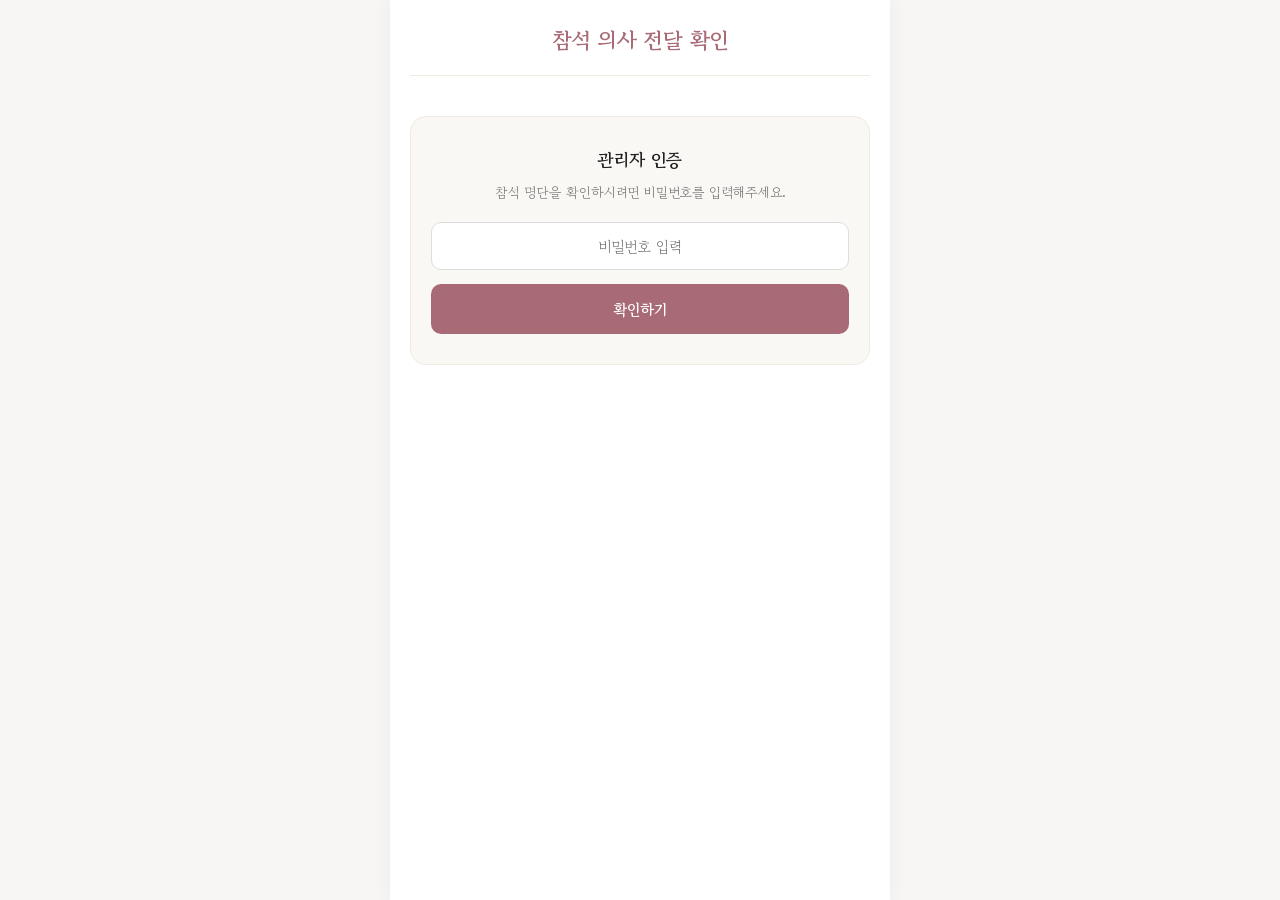
==== check.html @ 2085401d "Create check.html" ====
<!DOCTYPE html>
<html lang="ko">
<head>
    <meta charset="UTF-8">
    <meta name="viewport" content="width=device-width, initial-scale=1.0, maximum-scale=1.0, user-scalable=no, viewport-fit=cover">
    <title>참석 의사 전달 확인</title>
    <link rel="preconnect" href="https://fonts.googleapis.com">
    <link rel="preconnect" href="https://fonts.gstatic.com" crossorigin>
    <link href="https://fonts.googleapis.com/css2?family=Gowun+Batang:wght@400;700&display=swap" rel="stylesheet">
    <style>
        * {
            margin: 0;
            padding: 0;
            box-sizing: border-box;
            font-family: 'Gowun Batang', serif;
        }

        body {
            background-color: #f7f6f4;
            display: flex;
            justify-content: center;
            align-items: flex-start;
            min-height: 100vh;
            color: #333;
        }

        .container {
            width: 100%;
            max-width: 500px;
            min-height: 100vh;
            background-color: #ffffff;
            box-shadow: 0 0 20px rgba(0,0,0,0.05);
            padding: 24px 20px 40px;
            position: relative;
        }

        /* HEADER */
        .page-header {
            text-align: center;
            padding-bottom: 20px;
            border-bottom: 1px solid #f0eae1;
            margin-bottom: 20px;
        }

        .page-header h1 {
            font-size: 1.35rem;
            color: #a86b75;
            font-weight: 700;
        }

        /* AUTH BOX */
        .auth-card {
            background-color: #faf8f5;
            border: 1px solid #f0eae1;
            border-radius: 16px;
            padding: 30px 20px;
            text-align: center;
            margin-top: 40px;
        }

        .auth-card h2 {
            font-size: 1.1rem;
            margin-bottom: 10px;
            color: #222;
        }

        .auth-card p {
            font-size: 0.85rem;
            color: #777;
            margin-bottom: 20px;
        }

        .auth-card input[type="password"] {
            width: 100%;
            padding: 12px 14px;
            border: 1px solid #ddd;
            border-radius: 10px;
            font-size: 0.95rem;
            outline: none;
            margin-bottom: 14px;
            text-align: center;
        }

        .auth-card button {
            width: 100%;
            padding: 14px;
            background-color: #a86b75;
            color: #ffffff;
            border: none;
            border-radius: 10px;
            font-size: 0.95rem;
            font-weight: 700;
            cursor: pointer;
            transition: background-color 0.2s ease;
        }

        .auth-card button:active {
            background-color: #8c5a63;
        }

        /* DASHBOARD CONTENT */
        #dashboard-content {
            display: none;
        }

        /* STATS SUMMARY */
        .stats-grid {
            display: grid;
            grid-template-columns: repeat(2, 1fr);
            gap: 10px;
            margin-bottom: 20px;
        }

        .stat-box {
            background-color: #faf8f6;
            border: 1px solid #f0eae1;
            border-radius: 12px;
            padding: 14px;
            text-align: center;
        }

        .stat-box.full {
            grid-column: span 2;
            background-color: #fff8f9;
            border-color: #f7d2d8;
        }

        .stat-label {
            font-size: 0.78rem;
            color: #777;
            margin-bottom: 4px;
            display: block;
        }

        .stat-value {
            font-size: 1.25rem;
            font-weight: 700;
            color: #222;
        }

        .stat-box.full .stat-value {
            color: #a86b75;
            font-size: 1.45rem;
        }

        /* FILTER TABS */
        .filter-wrap {
            display: flex;
            gap: 6px;
            overflow-x: auto;
            padding-bottom: 10px;
            margin-bottom: 16px;
            scrollbar-width: none;
        }

        .filter-wrap::-webkit-scrollbar { display: none; }

        .btn-filter {
            padding: 8px 14px;
            border-radius: 20px;
            border: 1px solid #e0e0e0;
            background-color: #ffffff;
            font-size: 0.82rem;
            color: #666;
            cursor: pointer;
            white-space: nowrap;
            transition: all 0.2s ease;
        }

        .btn-filter.active {
            background-color: #222222;
            color: #ffffff;
            border-color: #222222;
            font-weight: 700;
        }

        /* RSVP LIST */
        .rsvp-list {
            display: flex;
            flex-direction: column;
            gap: 12px;
        }

        .rsvp-item-card {
            background-color: #ffffff;
            border: 1px solid #eee8e0;
            border-radius: 14px;
            padding: 16px;
            box-shadow: 0 2px 8px rgba(0,0,0,0.02);
            position: relative;
        }

        .rsvp-item-header {
            display: flex;
            justify-content: space-between;
            align-items: center;
            margin-bottom: 8px;
        }

        .rsvp-name {
            font-size: 1.05rem;
            font-weight: 700;
            color: #222;
        }

        .tags-wrap {
            display: flex;
            gap: 6px;
        }

        .tag {
            font-size: 0.72rem;
            padding: 3px 8px;
            border-radius: 6px;
            font-weight: 700;
        }

        .tag.side-groom {
            background-color: #eaf3fb;
            color: #2b6cb0;
        }

        .tag.side-bride {
            background-color: #fcebf0;
            color: #c53030;
        }

        .tag.status-yes {
            background-color: #e6fffa;
            color: #234e52;
        }

        .tag.status-no {
            background-color: #fff5f5;
            color: #9b2c2c;
        }

        .rsvp-details {
            font-size: 0.88rem;
            color: #555;
            line-height: 1.6;
            display: flex;
            flex-direction: column;
            gap: 2px;
        }

        .rsvp-tel a {
            color: #3182ce;
            text-decoration: none;
            font-weight: 700;
        }

        .rsvp-date {
            font-size: 0.75rem;
            color: #aaa;
            margin-top: 6px;
            text-align: right;
        }

        .empty-msg {
            text-align: center;
            color: #888;
            padding: 40px 0;
            font-size: 0.9rem;
        }

        .btn-refresh {
            width: 100%;
            padding: 12px;
            background-color: #ffffff;
            border: 1px solid #ddd;
            border-radius: 10px;
            font-size: 0.88rem;
            color: #555;
            font-weight: 700;
            cursor: pointer;
            margin-bottom: 16px;
        }

        .btn-refresh:active {
            background-color: #f5f5f5;
        }
    </style>
</head>
<body>
    <div class="container">
        <header class="page-header">
            <h1>참석 의사 전달 확인</h1>
        </header>

        <!-- 비밀번호 인증 폼 -->
        <div id="auth-section" class="auth-card">
            <h2>관리자 인증</h2>
            <p>참석 명단을 확인하시려면 비밀번호를 입력해주세요.</p>

            <form onsubmit="handleAuthSubmit(event)">
                <input type="password" id="check-pass-input" placeholder="비밀번호 입력" required autocomplete="current-password">
                <button type="submit" id="check-auth-btn">확인하기</button>
            </form>
        </div>

        <!-- 참석 현황 대시보드 (인증 성공 시 노출) -->
        <div id="dashboard-content">
            <!-- 요약 통계 -->
            <div class="stats-grid">
                <div class="stat-box full">
                    <span class="stat-label">총 참석 예정 인원 (본인 + 동행인)</span>
                    <span class="stat-value" id="stat-total-guests">0 명</span>
                </div>
                <div class="stat-box">
                    <span class="stat-label">참석 가능</span>
                    <span class="stat-value" id="stat-status-yes">0 건</span>
                </div>
                <div class="stat-box">
                    <span class="stat-label">참석 불가</span>
                    <span class="stat-value" id="stat-status-no">0 건</span>
                </div>
                <div class="stat-box">
                    <span class="stat-label">신랑측 (가능/불가)</span>
                    <span class="stat-value" id="stat-groom-count">0 / 0</span>
                </div>
                <div class="stat-box">
                    <span class="stat-label">신부측 (가능/불가)</span>
                    <span class="stat-value" id="stat-bride-count">0 / 0</span>
                </div>
            </div>

            <button type="button" class="btn-refresh" onclick="fetchRsvpData()">🔄 새로고침</button>

            <!-- 필터 탭 -->
            <div class="filter-wrap">
                <button type="button" class="btn-filter active" onclick="setFilter('all', this)">전체보기</button>
                <button type="button" class="btn-filter" onclick="setFilter('groom', this)">신랑측</button>
                <button type="button" class="btn-filter" onclick="setFilter('bride', this)">신부측</button>
                <button type="button" class="btn-filter" onclick="setFilter('yes', this)">참석가능</button>
                <button type="button" class="btn-filter" onclick="setFilter('no', this)">참석불가</button>
            </div>

            <!-- RSVP 리스트 목록 -->
            <div class="rsvp-list" id="rsvp-list-container">
                <!-- JS 동적 생성 -->
            </div>
        </div>
    </div>

    <script>
        const APPS_SCRIPT_URL = "https://script.google.com/macros/s/AKfycbzDQCQbrwOX9F_Kx2uf_fg4tBTyslIdWFd_CDIHSS98O79V42Mia94KYT9hpWzTY0K7Fw/exec";
        
        let verifiedPassword = "";
        let rawRsvpList = [];
        let currentFilter = "all";

        async function handleAuthSubmit(event) {
            event.preventDefault();
            const passInput = document.getElementById('check-pass-input').value;
            const authBtn = document.getElementById('check-auth-btn');

            if (!passInput) return;

            authBtn.disabled = true;
            authBtn.innerText = "확인 중...";

            try {
                verifiedPassword = passInput;
                await fetchRsvpData();
                
                document.getElementById('auth-section').style.display = 'none';
                document.getElementById('dashboard-content').style.display = 'block';
            } catch (err) {
                alert("비밀번호가 일치하지 않거나 오류가 발생했습니다.");
                console.error(err);
            } finally {
                authBtn.disabled = false;
                authBtn.innerText = "확인하기";
            }
        }

        async function fetchRsvpData() {
            const res = await fetch(APPS_SCRIPT_URL, {
                method: 'POST',
                headers: { 'Content-Type': 'text/plain;charset=utf-8' },
                body: JSON.stringify({
                    action: "getRsvp",
                    password: verifiedPassword
                })
            });

            const result = await res.json();

            if (result.result === 'success') {
                rawRsvpList = result.data || [];
                updateStats();
                renderList();
            } else {
                throw new Error(result.message || "조회 실패");
            }
        }

        function updateStats() {
            let totalGuests = 0;
            let yesCount = 0;
            let noCount = 0;
            let groomYes = 0;
            let groomNo = 0;
            let brideYes = 0;
            let brideNo = 0;

            rawRsvpList.forEach(item => {
                const isYes = item.status === '참석가능';
                const isGroom = item.side === '신랑측';
                const count = parseInt(item.extraCount, 10) || 1;

                if (isYes) {
                    yesCount++;
                    totalGuests += count;
                    if (isGroom) groomYes++;
                    else brideYes++;
                } else {
                    noCount++;
                    if (isGroom) groomNo++;
                    else brideNo++;
                }
            });

            document.getElementById('stat-total-guests').innerText = `${totalGuests} 명`;
            document.getElementById('stat-status-yes').innerText = `${yesCount} 건`;
            document.getElementById('stat-status-no').innerText = `${noCount} 건`;
            document.getElementById('stat-groom-count').innerText = `${groomYes} / ${groomNo}`;
            document.getElementById('stat-bride-count').innerText = `${brideYes} / ${brideNo}`;
        }

        function setFilter(filterType, btnEl) {
            currentFilter = filterType;
            document.querySelectorAll('.btn-filter').forEach(btn => btn.classList.remove('active'));
            if (btnEl) btnEl.classList.add('active');
            renderList();
        }

        function renderList() {
            const container = document.getElementById('rsvp-list-container');
            container.innerHTML = '';

            let filtered = rawRsvpList.filter(item => {
                if (currentFilter === 'groom') return item.side === '신랑측';
                if (currentFilter === 'bride') return item.side === '신부측';
                if (currentFilter === 'yes') return item.status === '참석가능';
                if (currentFilter === 'no') return item.status === '참석불가';
                return true;
            });

            if (filtered.length === 0) {
                container.innerHTML = '<div class="empty-msg">해당 조건의 참석 정보가 없습니다.</div>';
                return;
            }

            const fragment = document.createDocumentFragment();

            filtered.forEach(item => {
                const isGroom = item.side === '신랑측';
                const isYes = item.status === '참석가능';

                const card = document.createElement('div');
                card.className = 'rsvp-item-card';
                card.innerHTML = `
                    <div class="rsvp-item-header">
                        <span class="rsvp-name">${escapeHtml(item.name || '익명')}</span>
                        <div class="tags-wrap">
                            <span class="tag ${isGroom ? 'side-groom' : 'side-bride'}">${escapeHtml(item.side || '')}</span>
                            <span class="tag ${isYes ? 'status-yes' : 'status-no'}">${escapeHtml(item.status || '')}</span>
                        </div>
                    </div>
                    <div class="rsvp-details">
                        <div class="rsvp-tel">연락처: <a href="tel:${escapeHtml(item.tel)}">${escapeHtml(item.tel || '-')}</a></div>
                        <div>참석 인원: <strong>${escapeHtml(String(item.extraCount || 1))}명</strong></div>
                    </div>
                    <div class="rsvp-date">${escapeHtml(item.date || '')}</div>
                `;
                fragment.appendChild(card);
            });

            container.appendChild(fragment);
        }

        function escapeHtml(str) {
            if (!str) return '';
            return String(str)
                .replace(/&/g, '&amp;')
                .replace(/</g, '&lt;')
                .replace(/>/g, '&gt;')
                .replace(/"/g, '&quot;')
                .replace(/'/g, '&#039;');
        }
    </script>
</body>
</html>
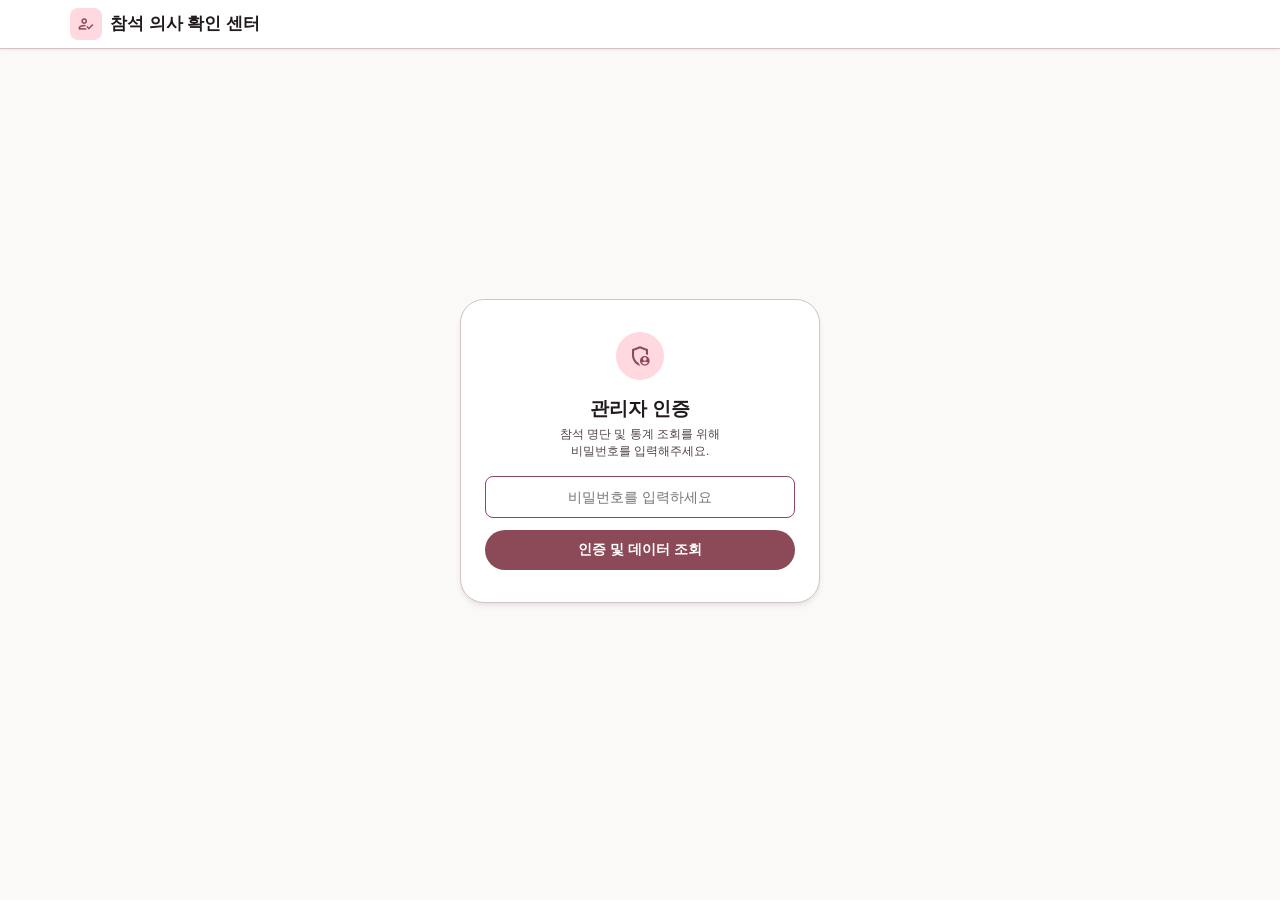
==== commit 598894ba: "Update check.html" ====
--- a/check.html
+++ b/check.html
@@ -1,495 +1,1159 @@
 <!DOCTYPE html>
 <html lang="ko">
 <head>
-    <meta charset="UTF-8">
-    <meta name="viewport" content="width=device-width, initial-scale=1.0, maximum-scale=1.0, user-scalable=no, viewport-fit=cover">
-    <title>참석 의사 전달 확인</title>
-    <link rel="preconnect" href="https://fonts.googleapis.com">
-    <link rel="preconnect" href="https://fonts.gstatic.com" crossorigin>
-    <link href="https://fonts.googleapis.com/css2?family=Gowun+Batang:wght@400;700&display=swap" rel="stylesheet">
-    <style>
-        * {
-            margin: 0;
-            padding: 0;
-            box-sizing: border-box;
-            font-family: 'Gowun Batang', serif;
-        }
-
-        body {
-            background-color: #f7f6f4;
-            display: flex;
-            justify-content: center;
-            align-items: flex-start;
-            min-height: 100vh;
-            color: #333;
-        }
-
-        .container {
-            width: 100%;
-            max-width: 500px;
-            min-height: 100vh;
-            background-color: #ffffff;
-            box-shadow: 0 0 20px rgba(0,0,0,0.05);
-            padding: 24px 20px 40px;
-            position: relative;
-        }
-
-        /* HEADER */
-        .page-header {
-            text-align: center;
-            padding-bottom: 20px;
-            border-bottom: 1px solid #f0eae1;
-            margin-bottom: 20px;
-        }
-
-        .page-header h1 {
-            font-size: 1.35rem;
-            color: #a86b75;
-            font-weight: 700;
-        }
-
-        /* AUTH BOX */
-        .auth-card {
-            background-color: #faf8f5;
-            border: 1px solid #f0eae1;
-            border-radius: 16px;
-            padding: 30px 20px;
-            text-align: center;
-            margin-top: 40px;
-        }
-
-        .auth-card h2 {
-            font-size: 1.1rem;
-            margin-bottom: 10px;
-            color: #222;
-        }
-
-        .auth-card p {
-            font-size: 0.85rem;
-            color: #777;
-            margin-bottom: 20px;
-        }
-
-        .auth-card input[type="password"] {
-            width: 100%;
-            padding: 12px 14px;
-            border: 1px solid #ddd;
-            border-radius: 10px;
-            font-size: 0.95rem;
-            outline: none;
-            margin-bottom: 14px;
-            text-align: center;
-        }
-
-        .auth-card button {
-            width: 100%;
-            padding: 14px;
-            background-color: #a86b75;
-            color: #ffffff;
-            border: none;
-            border-radius: 10px;
-            font-size: 0.95rem;
-            font-weight: 700;
-            cursor: pointer;
-            transition: background-color 0.2s ease;
-        }
-
-        .auth-card button:active {
-            background-color: #8c5a63;
-        }
-
-        /* DASHBOARD CONTENT */
-        #dashboard-content {
-            display: none;
-        }
-
-        /* STATS SUMMARY */
-        .stats-grid {
-            display: grid;
-            grid-template-columns: repeat(2, 1fr);
-            gap: 10px;
-            margin-bottom: 20px;
-        }
-
-        .stat-box {
-            background-color: #faf8f6;
-            border: 1px solid #f0eae1;
-            border-radius: 12px;
-            padding: 14px;
-            text-align: center;
-        }
-
-        .stat-box.full {
-            grid-column: span 2;
-            background-color: #fff8f9;
-            border-color: #f7d2d8;
-        }
-
-        .stat-label {
-            font-size: 0.78rem;
-            color: #777;
-            margin-bottom: 4px;
-            display: block;
-        }
-
-        .stat-value {
-            font-size: 1.25rem;
-            font-weight: 700;
-            color: #222;
-        }
-
-        .stat-box.full .stat-value {
-            color: #a86b75;
-            font-size: 1.45rem;
-        }
-
-        /* FILTER TABS */
-        .filter-wrap {
-            display: flex;
-            gap: 6px;
-            overflow-x: auto;
-            padding-bottom: 10px;
-            margin-bottom: 16px;
-            scrollbar-width: none;
-        }
-
-        .filter-wrap::-webkit-scrollbar { display: none; }
-
-        .btn-filter {
-            padding: 8px 14px;
-            border-radius: 20px;
-            border: 1px solid #e0e0e0;
-            background-color: #ffffff;
-            font-size: 0.82rem;
-            color: #666;
-            cursor: pointer;
-            white-space: nowrap;
-            transition: all 0.2s ease;
-        }
-
-        .btn-filter.active {
-            background-color: #222222;
-            color: #ffffff;
-            border-color: #222222;
-            font-weight: 700;
-        }
-
-        /* RSVP LIST */
-        .rsvp-list {
-            display: flex;
-            flex-direction: column;
-            gap: 12px;
-        }
-
-        .rsvp-item-card {
-            background-color: #ffffff;
-            border: 1px solid #eee8e0;
-            border-radius: 14px;
-            padding: 16px;
-            box-shadow: 0 2px 8px rgba(0,0,0,0.02);
-            position: relative;
-        }
-
-        .rsvp-item-header {
-            display: flex;
-            justify-content: space-between;
-            align-items: center;
-            margin-bottom: 8px;
-        }
-
-        .rsvp-name {
-            font-size: 1.05rem;
-            font-weight: 700;
-            color: #222;
-        }
-
-        .tags-wrap {
-            display: flex;
-            gap: 6px;
-        }
-
-        .tag {
-            font-size: 0.72rem;
-            padding: 3px 8px;
-            border-radius: 6px;
-            font-weight: 700;
-        }
-
-        .tag.side-groom {
-            background-color: #eaf3fb;
-            color: #2b6cb0;
-        }
-
-        .tag.side-bride {
-            background-color: #fcebf0;
-            color: #c53030;
-        }
-
-        .tag.status-yes {
-            background-color: #e6fffa;
-            color: #234e52;
-        }
-
-        .tag.status-no {
-            background-color: #fff5f5;
-            color: #9b2c2c;
-        }
-
-        .rsvp-details {
-            font-size: 0.88rem;
-            color: #555;
-            line-height: 1.6;
-            display: flex;
-            flex-direction: column;
-            gap: 2px;
-        }
-
-        .rsvp-tel a {
-            color: #3182ce;
-            text-decoration: none;
-            font-weight: 700;
-        }
-
-        .rsvp-date {
-            font-size: 0.75rem;
-            color: #aaa;
-            margin-top: 6px;
-            text-align: right;
-        }
-
-        .empty-msg {
-            text-align: center;
-            color: #888;
-            padding: 40px 0;
-            font-size: 0.9rem;
-        }
-
-        .btn-refresh {
-            width: 100%;
-            padding: 12px;
-            background-color: #ffffff;
-            border: 1px solid #ddd;
-            border-radius: 10px;
-            font-size: 0.88rem;
-            color: #555;
-            font-weight: 700;
-            cursor: pointer;
-            margin-bottom: 16px;
-        }
-
-        .btn-refresh:active {
-            background-color: #f5f5f5;
-        }
-    </style>
+  <meta charset="UTF-8">
+  <meta name="viewport" content="width=device-width, initial-scale=1.0, maximum-scale=1.0, user-scalable=no, viewport-fit=cover">
+  <title>참석 의사 확인 센터 - RSVP</title>
+  <link rel="icon" type="image/png" href="Image.png">
+  <link rel="preconnect" href="https://fonts.googleapis.com">
+  <link rel="preconnect" href="https://fonts.gstatic.com" crossorigin>
+  <link href="https://fonts.googleapis.com/css2?family=Pretendard:wght@400;500;600;700;800;900&family=Material+Symbols+Outlined:opsz,wght,FILL,GRAD@20..48,100..700,0..1,-50..200&display=swap" rel="stylesheet">
+
+  <style>
+    /* ==========================================
+       1. Material Design 3 토큰 정의 (웨딩 RSVP 테마)
+       ========================================== */
+    :root {
+      --md-sys-color-primary: #8c4a58;
+      --md-sys-color-on-primary: #ffffff;
+      --md-sys-color-primary-container: #ffd9df;
+      --md-sys-color-on-primary-container: #3a0717;
+
+      --md-sys-color-secondary: #74565c;
+      --md-sys-color-secondary-container: #ffd9df;
+      --md-sys-color-on-secondary-container: #2b151b;
+
+      --md-sys-color-surface: #ffffff;
+      --md-sys-color-surface-dim: #fbf8f8;
+      --md-sys-color-surface-container: #ffffff;
+      --md-sys-color-surface-container-high: #f6f1f2;
+      --md-sys-color-surface-container-highest: #ece4e6;
+
+      --md-sys-color-on-surface: #201a1b;
+      --md-sys-color-on-surface-variant: #524346;
+      --md-sys-color-outline: #847376;
+      --md-sys-color-outline-variant: #d6c2c5;
+
+      --md-sys-color-error: #ba1a1a;
+      --md-sys-color-error-container: #ffdad6;
+      --md-sys-color-on-error-container: #410002;
+
+      --md-shape-corner-xs: 4px;
+      --md-shape-corner-s: 8px;
+      --md-shape-corner-m: 12px;
+      --md-shape-corner-l: 16px;
+      --md-shape-corner-xl: 24px;
+      --md-shape-corner-full: 9999px;
+
+      --md-elevation-1: 0 1px 3px 0 rgba(32, 26, 27, 0.06), 0 1px 2px -1px rgba(32, 26, 27, 0.06);
+      --md-elevation-2: 0 4px 6px -1px rgba(32, 26, 27, 0.08), 0 2px 4px -2px rgba(32, 26, 27, 0.06);
+    }
+
+    * {
+      box-sizing: border-box;
+      margin: 0;
+      padding: 0;
+      font-family: 'Pretendard', -apple-system, BlinkMacSystemFont, Roboto, sans-serif;
+      -webkit-font-smoothing: antialiased;
+      -webkit-tap-highlight-color: transparent;
+    }
+
+    body {
+      background-color: var(--md-sys-color-surface-dim);
+      color: var(--md-sys-color-on-surface);
+      min-height: 100vh;
+      display: flex;
+      flex-direction: column;
+      align-items: center;
+      padding: 0 0 40px;
+    }
+
+    .material-symbols-outlined {
+      font-size: 18px;
+      vertical-align: middle;
+      font-variation-settings: 'FILL' 0, 'wght' 500, 'GRAD' 0, 'opsz' 20;
+    }
+
+    .container {
+      width: 100%;
+      max-width: 1140px;
+      padding: 0 16px;
+      display: flex;
+      flex-direction: column;
+      gap: 12px;
+    }
+
+    /* ==========================================
+       2. 마퀴 (Marquee) 텍스트 롤링
+       ========================================== */
+    .marquee-box {
+      width: 100%;
+      max-width: 100%;
+      overflow: hidden;
+      white-space: nowrap;
+      display: block;
+      position: relative;
+    }
+
+    .marquee-text {
+      display: inline-block;
+      white-space: nowrap;
+      max-width: 100%;
+      overflow: hidden;
+      text-overflow: ellipsis;
+      vertical-align: middle;
+    }
+
+    .marquee-text.is-marquee {
+      max-width: none;
+      overflow: visible;
+      text-overflow: clip;
+      animation: autoMarqueeScroll 4.5s ease-in-out infinite alternate;
+      will-change: transform;
+    }
+
+    @keyframes autoMarqueeScroll {
+      0%, 20% {
+        transform: translateX(0);
+      }
+      80%, 100% {
+        transform: translateX(var(--marquee-dist, -24px));
+      }
+    }
+
+    /* ==========================================
+       3. 상단 탑 앱 바
+       ========================================== */
+    .top-app-bar {
+      width: 100%;
+      background-color: var(--md-sys-color-surface);
+      border-bottom: 1.5px solid var(--md-sys-color-outline-variant);
+      box-shadow: var(--md-elevation-1);
+      position: sticky;
+      top: 0;
+      z-index: 100;
+      display: flex;
+      justify-content: center;
+      padding: 8px 16px;
+      margin-bottom: 12px;
+    }
+
+    .top-app-bar-inner {
+      width: 100%;
+      max-width: 1140px;
+      display: flex;
+      align-items: center;
+      justify-content: space-between;
+      gap: 8px;
+      min-width: 0;
+    }
+
+    .brand-section {
+      display: flex;
+      align-items: center;
+      gap: 8px;
+      min-width: 0;
+      flex: 1 1 auto;
+      overflow: hidden;
+    }
+
+    .brand-logo-badge {
+      width: 32px;
+      height: 32px;
+      border-radius: var(--md-shape-corner-s);
+      background-color: var(--md-sys-color-primary-container);
+      color: var(--md-sys-color-primary);
+      display: flex;
+      align-items: center;
+      justify-content: center;
+      flex-shrink: 0;
+    }
+
+    .brand-text.marquee-box {
+      flex: 1;
+      min-width: 0;
+    }
+
+    .brand-text h1.marquee-text {
+      font-size: 1.05rem;
+      font-weight: 900;
+      color: var(--md-sys-color-on-surface);
+      line-height: 1.2;
+    }
+
+    .top-actions {
+      display: flex;
+      align-items: center;
+      gap: 6px;
+      flex-shrink: 0;
+    }
+
+    .md-btn {
+      display: inline-flex;
+      align-items: center;
+      justify-content: center;
+      gap: 4px;
+      padding: 6px 12px;
+      border-radius: var(--md-shape-corner-full);
+      font-size: 0.75rem;
+      font-weight: 700;
+      border: 1px solid transparent;
+      cursor: pointer;
+      transition: all 0.2s cubic-bezier(0.2, 0, 0, 1);
+      white-space: nowrap;
+      user-select: none;
+    }
+
+    .md-btn-tonal {
+      background-color: var(--md-sys-color-surface-container-highest);
+      color: var(--md-sys-color-on-surface-variant);
+      border-color: var(--md-sys-color-outline-variant);
+    }
+    .md-btn-tonal:hover {
+      background-color: #dfd5d7;
+    }
+
+    .md-btn-error {
+      background-color: var(--md-sys-color-error-container);
+      color: var(--md-sys-color-error);
+      border-color: rgba(186, 26, 26, 0.2);
+    }
+    .md-btn-error:hover {
+      background-color: #ffc9c2;
+    }
+
+    .md-btn-filled {
+      background-color: var(--md-sys-color-primary);
+      color: var(--md-sys-color-on-primary);
+    }
+    .md-btn-filled:hover {
+      background-color: #723b47;
+    }
+
+    .sync-status-pill {
+      display: inline-flex;
+      align-items: center;
+      gap: 4px;
+      padding: 3px 8px;
+      border-radius: var(--md-shape-corner-full);
+      background-color: var(--md-sys-color-primary-container);
+      color: var(--md-sys-color-primary);
+      font-size: 0.6875rem;
+      font-weight: 800;
+      opacity: 0;
+      transition: opacity 0.25s ease;
+    }
+    .sync-status-pill.active {
+      opacity: 1;
+    }
+    .spin-icon {
+      animation: spin 1s linear infinite;
+    }
+    @keyframes spin {
+      100% { transform: rotate(360deg); }
+    }
+
+    /* ==========================================
+       4. 로그인 인증 카드
+       ========================================== */
+    .auth-container {
+      width: 100%;
+      min-height: calc(100vh - 120px);
+      display: flex;
+      align-items: center;
+      justify-content: center;
+    }
+
+    .auth-card {
+      width: 100%;
+      max-width: 360px;
+      background-color: var(--md-sys-color-surface-container);
+      border-radius: var(--md-shape-corner-xl);
+      border: 1.5px solid var(--md-sys-color-outline-variant);
+      box-shadow: var(--md-elevation-2);
+      padding: 32px 24px;
+      text-align: center;
+      display: flex;
+      flex-direction: column;
+      gap: 16px;
+    }
+
+    .auth-icon-circle {
+      width: 48px;
+      height: 48px;
+      border-radius: var(--md-shape-corner-full);
+      background-color: var(--md-sys-color-primary-container);
+      color: var(--md-sys-color-primary);
+      display: flex;
+      align-items: center;
+      justify-content: center;
+      margin: 0 auto;
+    }
+    .auth-icon-circle .material-symbols-outlined { font-size: 24px; }
+
+    .auth-header h2 {
+      font-size: 1.2rem;
+      font-weight: 900;
+      color: var(--md-sys-color-on-surface);
+    }
+    .auth-header p {
+      font-size: 0.75rem;
+      color: var(--md-sys-color-on-surface-variant);
+      margin-top: 4px;
+      line-height: 1.4;
+    }
+
+    .auth-input-group {
+      display: flex;
+      flex-direction: column;
+      gap: 12px;
+      text-align: left;
+    }
+
+    .m3-text-field {
+      width: 100%;
+      padding: 12px 14px;
+      background-color: var(--md-sys-color-surface-container-high);
+      border: 1.5px solid var(--md-sys-color-outline-variant);
+      border-radius: var(--md-shape-corner-s);
+      font-size: 0.875rem;
+      color: var(--md-sys-color-on-surface);
+      outline: none;
+      transition: border-color 0.2s ease;
+      text-align: center;
+    }
+    .m3-text-field:focus {
+      border-color: var(--md-sys-color-primary);
+      background-color: var(--md-sys-color-surface);
+    }
+
+    /* ==========================================
+       5. KPI 요약 카드 그리드
+       ========================================== */
+    .kpi-grid {
+      display: grid;
+      grid-template-columns: repeat(4, 1fr);
+      gap: 10px;
+      width: 100%;
+    }
+
+    .kpi-card {
+      background-color: var(--md-sys-color-surface-container);
+      border: 1.5px solid var(--md-sys-color-outline-variant);
+      border-radius: var(--md-shape-corner-m);
+      padding: 12px 14px;
+      display: flex;
+      align-items: center;
+      justify-content: space-between;
+      box-shadow: var(--md-elevation-1);
+      min-width: 0;
+      gap: 8px;
+    }
+
+    .kpi-info {
+      display: flex;
+      flex-direction: column;
+      min-width: 0;
+      flex: 1;
+      overflow: hidden;
+    }
+
+    .kpi-label {
+      font-size: 0.6875rem;
+      font-weight: 700;
+      color: var(--md-sys-color-on-surface-variant);
+      white-space: nowrap;
+      overflow: hidden;
+    }
+
+    .kpi-value {
+      font-size: 1.25rem;
+      font-weight: 900;
+      color: var(--md-sys-color-on-surface);
+      line-height: 1.1;
+      margin-top: 3px;
+    }
+
+    .kpi-sub {
+      font-size: 0.65rem;
+      color: var(--md-sys-color-outline);
+      margin-top: 2px;
+      font-weight: 600;
+    }
+
+    .kpi-icon-box {
+      width: 34px;
+      height: 34px;
+      border-radius: var(--md-shape-corner-s);
+      display: flex;
+      align-items: center;
+      justify-content: center;
+      flex-shrink: 0;
+    }
+    .kpi-icon-box.total { background-color: var(--md-sys-color-primary-container); color: var(--md-sys-color-primary); }
+    .kpi-icon-box.status { background-color: #dcfce7; color: #15803d; }
+    .kpi-icon-box.groom { background-color: #e0f2fe; color: #0369a1; }
+    .kpi-icon-box.bride { background-color: #fce7f3; color: #be185d; }
+
+    /* ==========================================
+       6. 검색 & 필터 바
+       ========================================== */
+    .filter-search-bar {
+      display: flex;
+      justify-content: space-between;
+      align-items: center;
+      gap: 8px;
+      background-color: var(--md-sys-color-surface-container);
+      border: 1.5px solid var(--md-sys-color-outline-variant);
+      border-radius: var(--md-shape-corner-m);
+      padding: 8px 12px;
+      box-shadow: var(--md-elevation-1);
+    }
+
+    .filter-chips-group {
+      display: flex;
+      align-items: center;
+      gap: 6px;
+      overflow-x: auto;
+      white-space: nowrap;
+      -webkit-overflow-scrolling: touch;
+      scrollbar-width: none;
+      padding: 2px 0;
+    }
+    .filter-chips-group::-webkit-scrollbar {
+      display: none;
+    }
+
+    .filter-chip {
+      display: inline-flex;
+      align-items: center;
+      gap: 4px;
+      padding: 5px 11px;
+      border-radius: var(--md-shape-corner-s);
+      background-color: var(--md-sys-color-surface-container-high);
+      border: 1px solid var(--md-sys-color-outline-variant);
+      color: var(--md-sys-color-on-surface-variant);
+      font-size: 0.75rem;
+      font-weight: 700;
+      cursor: pointer;
+      transition: all 0.2s ease;
+      user-select: none;
+      flex-shrink: 0;
+    }
+
+    .filter-chip:hover {
+      border-color: var(--md-sys-color-primary);
+      color: var(--md-sys-color-on-surface);
+    }
+
+    .filter-chip.active {
+      background-color: var(--md-sys-color-primary-container);
+      color: var(--md-sys-color-on-primary-container);
+      border-color: var(--md-sys-color-primary);
+    }
+
+    .search-box {
+      display: flex;
+      align-items: center;
+      gap: 6px;
+      background-color: var(--md-sys-color-surface-container-high);
+      border: 1.5px solid var(--md-sys-color-outline-variant);
+      border-radius: var(--md-shape-corner-full);
+      padding: 4px 12px;
+      width: 220px;
+      flex-shrink: 0;
+    }
+    .search-box:focus-within {
+      border-color: var(--md-sys-color-primary);
+      background-color: var(--md-sys-color-surface);
+    }
+    .search-box input {
+      border: none;
+      background: transparent;
+      outline: none;
+      font-size: 0.75rem;
+      color: var(--md-sys-color-on-surface);
+      width: 100%;
+    }
+    .search-box .material-symbols-outlined {
+      color: var(--md-sys-color-outline);
+      font-size: 16px;
+    }
+
+    /* ==========================================
+       7. PC 데이터 테이블 뷰 (>768px)
+       ========================================== */
+    .table-container-card {
+      background-color: var(--md-sys-color-surface-container);
+      border: 1.5px solid var(--md-sys-color-outline-variant);
+      border-radius: var(--md-shape-corner-m);
+      overflow: hidden;
+      box-shadow: var(--md-elevation-1);
+      display: block;
+    }
+
+    table.m3-table {
+      width: 100%;
+      border-collapse: collapse;
+      text-align: left;
+    }
+
+    table.m3-table th,
+    table.m3-table td {
+      padding: 12px 14px;
+      border-bottom: 1px solid var(--md-sys-color-surface-container-highest);
+      vertical-align: middle;
+    }
+
+    table.m3-table th {
+      background-color: var(--md-sys-color-surface-container-high);
+      font-size: 0.75rem;
+      font-weight: 800;
+      color: var(--md-sys-color-on-surface-variant);
+      border-bottom: 1.5px solid var(--md-sys-color-outline-variant);
+      white-space: nowrap;
+    }
+
+    table.m3-table tr:last-child td {
+      border-bottom: none;
+    }
+
+    table.m3-table tr:hover td {
+      background-color: var(--md-sys-color-surface-dim);
+    }
+
+    .col-no { width: 50px; text-align: center; font-weight: 800; color: var(--md-sys-color-on-surface-variant); font-size: 0.8125rem; }
+    .col-date { width: 140px; font-size: 0.75rem; color: var(--md-sys-color-on-surface-variant); font-variant-numeric: tabular-nums; white-space: nowrap; }
+    .col-side { width: 90px; }
+    .col-status { width: 100px; }
+    .col-name { font-weight: 800; color: var(--md-sys-color-on-surface); width: 140px; font-size: 0.875rem; }
+    .col-guests { width: 90px; text-align: center; font-weight: 700; font-size: 0.875rem; }
+    .col-tel { font-size: 0.8125rem; }
+    .col-tel a { color: #0284c7; text-decoration: none; font-weight: 700; }
+    .col-tel a:hover { text-decoration: underline; }
+
+    .tag-badge {
+      display: inline-flex;
+      align-items: center;
+      gap: 3px;
+      padding: 3px 8px;
+      border-radius: var(--md-shape-corner-s);
+      font-size: 0.6875rem;
+      font-weight: 800;
+      white-space: nowrap;
+    }
+    .badge-groom { background-color: #e0f2fe; color: #0369a1; border: 1px solid #bae6fd; }
+    .badge-bride { background-color: #fce7f3; color: #be185d; border: 1px solid #fbcfe8; }
+    .badge-status-yes { background-color: #dcfce7; color: #15803d; border: 1px solid #bbf7d0; }
+    .badge-status-no { background-color: #fee2e2; color: #b91c1c; border: 1px solid #fca5a5; }
+
+    /* ==========================================
+       8. 모바일 카드 리스트 뷰 (<=768px)
+       ========================================== */
+    .mobile-cards-view {
+      display: none;
+      flex-direction: column;
+      gap: 10px;
+      width: 100%;
+    }
+
+    .mobile-rsvp-card {
+      background-color: var(--md-sys-color-surface-container);
+      border: 1.5px solid var(--md-sys-color-outline-variant);
+      border-radius: var(--md-shape-corner-m);
+      padding: 12px 14px;
+      box-shadow: var(--md-elevation-1);
+      display: flex;
+      flex-direction: column;
+      gap: 8px;
+    }
+
+    .mobile-card-header {
+      display: flex;
+      align-items: center;
+      justify-content: space-between;
+      border-bottom: 1px dashed var(--md-sys-color-outline-variant);
+      padding-bottom: 8px;
+    }
+
+    .mobile-card-header-left {
+      display: flex;
+      align-items: center;
+      gap: 6px;
+    }
+
+    .mobile-card-num {
+      font-size: 0.75rem;
+      font-weight: 900;
+      color: var(--md-sys-color-primary);
+      background-color: var(--md-sys-color-primary-container);
+      padding: 1px 6px;
+      border-radius: var(--md-shape-corner-s);
+    }
+
+    .mobile-card-name {
+      font-size: 0.95rem;
+      font-weight: 800;
+      color: var(--md-sys-color-on-surface);
+    }
+
+    .mobile-card-date {
+      font-size: 0.6875rem;
+      color: var(--md-sys-color-on-surface-variant);
+      font-variant-numeric: tabular-nums;
+    }
+
+    .mobile-card-body {
+      font-size: 0.8125rem;
+      color: var(--md-sys-color-on-surface-variant);
+      line-height: 1.6;
+      display: flex;
+      flex-direction: column;
+      gap: 3px;
+    }
+    .mobile-card-body strong {
+      color: var(--md-sys-color-on-surface);
+    }
+    .mobile-card-body a {
+      color: #0284c7;
+      text-decoration: none;
+      font-weight: 700;
+    }
+
+    .empty-state {
+      padding: 40px 16px;
+      text-align: center;
+      display: flex;
+      flex-direction: column;
+      align-items: center;
+      gap: 8px;
+      color: var(--md-sys-color-on-surface-variant);
+    }
+    .empty-state .material-symbols-outlined { font-size: 40px; color: var(--md-sys-color-outline); }
+    .empty-state p { font-size: 0.875rem; font-weight: 600; }
+
+    /* ==========================================
+       9. 반응형 미디어 쿼리
+       ========================================== */
+    @media (max-width: 768px) {
+      body { padding-bottom: 30px; }
+      .top-app-bar { padding: 8px 12px; margin-bottom: 10px; }
+      .container { padding: 0 10px; gap: 10px; }
+
+      .brand-section {
+        flex: 1 1 0%;
+        min-width: 0;
+      }
+      .brand-text h1.marquee-text {
+        font-size: 0.95rem;
+      }
+
+      .top-actions .btn-text {
+        display: none;
+      }
+      .top-actions .md-btn {
+        padding: 6px 8px;
+      }
+
+      .kpi-grid {
+        grid-template-columns: repeat(2, 1fr);
+        gap: 8px;
+      }
+      .kpi-card { padding: 8px 10px; }
+      .kpi-value { font-size: 1.15rem; }
+      .kpi-icon-box { width: 28px; height: 28px; }
+      .kpi-icon-box .material-symbols-outlined { font-size: 16px; }
+
+      .filter-search-bar {
+        flex-direction: column;
+        align-items: stretch;
+        padding: 8px 10px;
+        gap: 8px;
+      }
+      .search-box { width: 100%; }
+
+      .table-container-card { display: none !important; }
+      .mobile-cards-view { display: flex !important; }
+    }
+  </style>
 </head>
 <body>
-    <div class="container">
-        <header class="page-header">
-            <h1>참석 의사 전달 확인</h1>
-        </header>
-
-        <!-- 비밀번호 인증 폼 -->
-        <div id="auth-section" class="auth-card">
-            <h2>관리자 인증</h2>
-            <p>참석 명단을 확인하시려면 비밀번호를 입력해주세요.</p>
-
-            <form onsubmit="handleAuthSubmit(event)">
-                <input type="password" id="check-pass-input" placeholder="비밀번호 입력" required autocomplete="current-password">
-                <button type="submit" id="check-auth-btn">확인하기</button>
-            </form>
+
+  <!-- 1. M3 슬림 탑 앱 바 -->
+  <header class="top-app-bar">
+    <div class="top-app-bar-inner">
+      <div class="brand-section">
+        <div class="brand-logo-badge">
+          <span class="material-symbols-outlined">how_to_reg</span>
         </div>
-
-        <!-- 참석 현황 대시보드 (인증 성공 시 노출) -->
-        <div id="dashboard-content">
-            <!-- 요약 통계 -->
-            <div class="stats-grid">
-                <div class="stat-box full">
-                    <span class="stat-label">총 참석 예정 인원 (본인 + 동행인)</span>
-                    <span class="stat-value" id="stat-total-guests">0 명</span>
-                </div>
-                <div class="stat-box">
-                    <span class="stat-label">참석 가능</span>
-                    <span class="stat-value" id="stat-status-yes">0 건</span>
-                </div>
-                <div class="stat-box">
-                    <span class="stat-label">참석 불가</span>
-                    <span class="stat-value" id="stat-status-no">0 건</span>
-                </div>
-                <div class="stat-box">
-                    <span class="stat-label">신랑측 (가능/불가)</span>
-                    <span class="stat-value" id="stat-groom-count">0 / 0</span>
-                </div>
-                <div class="stat-box">
-                    <span class="stat-label">신부측 (가능/불가)</span>
-                    <span class="stat-value" id="stat-bride-count">0 / 0</span>
-                </div>
+        <div class="brand-text marquee-box" id="brand-title-box">
+          <h1 class="marquee-text" id="brand-title-text">참석 의사 확인 센터</h1>
+        </div>
+      </div>
+
+      <div class="top-actions" id="top-actions-box" style="display: none;">
+        <span class="sync-status-pill" id="sync-status">
+          <span class="material-symbols-outlined spin-icon" style="font-size: 12px;">sync</span>
+          <span>동기화 중...</span>
+        </span>
+        <button type="button" class="md-btn md-btn-tonal" id="btn-refresh" onclick="fetchRsvpData(false)">
+          <span class="material-symbols-outlined">refresh</span>
+          <span class="btn-text">새로고침</span>
+        </button>
+        <button type="button" class="md-btn md-btn-error" onclick="handleLogout()" title="로그아웃">
+          <span class="material-symbols-outlined">logout</span>
+          <span class="btn-text">로그아웃</span>
+        </button>
+      </div>
+    </div>
+  </header>
+
+  <main class="container">
+    <!-- 2. 관리자 인증 뷰 -->
+    <div class="auth-container" id="auth-view">
+      <div class="auth-card">
+        <div class="auth-icon-circle">
+          <span class="material-symbols-outlined">admin_panel_settings</span>
+        </div>
+        <div class="auth-header">
+          <h2>관리자 인증</h2>
+          <p>참석 명단 및 통계 조회를 위해<br>비밀번호를 입력해주세요.</p>
+        </div>
+        <form onsubmit="handleLogin(event)" class="auth-input-group">
+          <input type="password" id="admin-pw" class="m3-text-field" placeholder="비밀번호를 입력하세요" required autofocus autocomplete="current-password" />
+          <button type="submit" id="login-btn" class="md-btn md-btn-filled" style="padding: 10px; font-size: 0.875rem;">
+            <span>인증 및 데이터 조회</span>
+          </button>
+        </form>
+      </div>
+    </div>
+
+    <!-- 3. 메인 대시보드 뷰 -->
+    <div id="dashboard-view" style="display: none; flex-direction: column; gap: 12px;">
+      
+      <!-- KPI 요약 통계 카드 그리드 (순서: 총 참석 예정 -> 전체 참석 여부 -> 신랑측 -> 신부측) -->
+      <section class="kpi-grid">
+        <!-- 1. 총 참석 예정 인원 -->
+        <div class="kpi-card">
+          <div class="kpi-info">
+            <span class="kpi-label marquee-box"><span class="marquee-text">총 참석 예정 인원</span></span>
+            <span class="kpi-value" id="kpi-total-guests">0명</span>
+            <span class="kpi-sub" id="kpi-total-responses">총 0건 응답</span>
+          </div>
+          <div class="kpi-icon-box total">
+            <span class="material-symbols-outlined">groups</span>
+          </div>
+        </div>
+
+        <!-- 2. 전체 참석 여부 (2번째로 이동) -->
+        <div class="kpi-card">
+          <div class="kpi-info">
+            <span class="kpi-label marquee-box"><span class="marquee-text">전체 참석 여부</span></span>
+            <span class="kpi-value" id="kpi-status-ratio" style="font-size: 1.05rem;">0 / 0</span>
+            <span class="kpi-sub">참석가능 / 불참</span>
+          </div>
+          <div class="kpi-icon-box status">
+            <span class="material-symbols-outlined">check_circle</span>
+          </div>
+        </div>
+
+        <!-- 3. 신랑측 참석 인원 -->
+        <div class="kpi-card">
+          <div class="kpi-info">
+            <span class="kpi-label marquee-box"><span class="marquee-text">신랑측 참석 인원</span></span>
+            <span class="kpi-value" id="kpi-groom-guests">0명</span>
+            <span class="kpi-sub" id="kpi-groom-ratio">가능 0 / 불가 0</span>
+          </div>
+          <div class="kpi-icon-box groom">
+            <span class="material-symbols-outlined">male</span>
+          </div>
+        </div>
+
+        <!-- 4. 신부측 참석 인원 -->
+        <div class="kpi-card">
+          <div class="kpi-info">
+            <span class="kpi-label marquee-box"><span class="marquee-text">신부측 참석 인원</span></span>
+            <span class="kpi-value" id="kpi-bride-guests">0명</span>
+            <span class="kpi-sub" id="kpi-bride-ratio">가능 0 / 불가 0</span>
+          </div>
+          <div class="kpi-icon-box bride">
+            <span class="material-symbols-outlined">female</span>
+          </div>
+        </div>
+      </section>
+
+      <!-- 필터 & 검색 바 -->
+      <section class="filter-search-bar">
+        <div class="filter-chips-group">
+          <button type="button" class="filter-chip active" data-filter="all">
+            <span>전체보기</span>
+          </button>
+          <button type="button" class="filter-chip" data-filter="groom">
+            <span class="material-symbols-outlined" style="font-size: 14px;">male</span>
+            <span>신랑측</span>
+          </button>
+          <button type="button" class="filter-chip" data-filter="bride">
+            <span class="material-symbols-outlined" style="font-size: 14px;">female</span>
+            <span>신부측</span>
+          </button>
+          <button type="button" class="filter-chip" data-filter="yes">
+            <span class="material-symbols-outlined" style="font-size: 14px;">task_alt</span>
+            <span>참석가능</span>
+          </button>
+          <button type="button" class="filter-chip" data-filter="no">
+            <span class="material-symbols-outlined" style="font-size: 14px;">cancel</span>
+            <span>참석불가</span>
+          </button>
+        </div>
+
+        <div class="search-box">
+          <span class="material-symbols-outlined">search</span>
+          <input type="text" id="search-input" placeholder="이름 / 연락처 검색..." />
+        </div>
+      </section>
+
+      <!-- 🖥️ PC 전용 M3 데이터 테이블 뷰 -->
+      <div class="table-container-card">
+        <table class="m3-table">
+          <thead>
+            <tr>
+              <th class="col-no">No.</th>
+              <th class="col-date">등록 일시</th>
+              <th class="col-side">구분</th>
+              <th class="col-status">참석 여부</th>
+              <th class="col-name">참석자 성함</th>
+              <th class="col-guests">참석 인원</th>
+              <th class="col-tel">연락처</th>
+            </tr>
+          </thead>
+          <tbody id="desktop-table-body">
+            <!-- 렌더링 영역 -->
+          </tbody>
+        </table>
+      </div>
+
+      <!-- 📱 모바일 전용 M3 카드 리스트 뷰 -->
+      <div class="mobile-cards-view" id="mobile-cards-container">
+        <!-- 렌더링 영역 -->
+      </div>
+
+    </div>
+  </main>
+
+  <script>
+    const APPS_SCRIPT_URL = "https://script.google.com/macros/s/AKfycbzDQCQbrwOX9F_Kx2uf_fg4tBTyslIdWFd_CDIHSS98O79V42Mia94KYT9hpWzTY0K7Fw/exec";
+    const AUTH_STORAGE_KEY = 'rsvp_admin_auth';
+    const CACHE_DATA_KEY = 'rsvp_cached_data';
+    const EXPIRATION_TIME = 7 * 24 * 60 * 60 * 1000; // 1주일 유효
+
+    let verifiedPassword = "";
+    let rawRsvpList = [];
+    let activeFilter = 'all';
+    let searchQuery = '';
+
+    function checkAndApplyMarquees() {
+      const marqueeBoxes = document.querySelectorAll('.marquee-box');
+      marqueeBoxes.forEach(box => {
+        const textEl = box.querySelector('.marquee-text');
+        if (!textEl || !textEl.innerText.trim()) return;
+
+        textEl.classList.remove('is-marquee');
+
+        const containerWidth = box.clientWidth;
+        const textWidth = textEl.scrollWidth;
+
+        if (textWidth > containerWidth + 1) {
+          textEl.classList.add('is-marquee');
+          const overflowDistance = textWidth - containerWidth + 8;
+          textEl.style.setProperty('--marquee-dist', `-${overflowDistance}px`);
+        } else {
+          textEl.style.removeProperty('--marquee-dist');
+        }
+      });
+    }
+
+    function escapeHtml(str) {
+      if (!str) return '';
+      return String(str)
+        .replace(/&/g, '&amp;')
+        .replace(/</g, '&lt;')
+        .replace(/>/g, '&gt;')
+        .replace(/"/g, '&quot;')
+        .replace(/'/g, '&#039;');
+    }
+
+    function getSideBadge(side) {
+      const s = String(side || '').trim();
+      if (s === '신랑측') {
+        return `<span class="tag-badge badge-groom"><span class="material-symbols-outlined" style="font-size: 13px;">male</span>신랑측</span>`;
+      }
+      return `<span class="tag-badge badge-bride"><span class="material-symbols-outlined" style="font-size: 13px;">female</span>신부측</span>`;
+    }
+
+    function getStatusBadge(status) {
+      const st = String(status || '').trim();
+      if (st === '참석가능') {
+        return `<span class="tag-badge badge-status-yes"><span class="material-symbols-outlined" style="font-size: 13px;">task_alt</span>참석가능</span>`;
+      }
+      return `<span class="tag-badge badge-status-no"><span class="material-symbols-outlined" style="font-size: 13px;">cancel</span>참석불가</span>`;
+    }
+
+    function handleLogin(e) {
+      e.preventDefault();
+      verifiedPassword = document.getElementById('admin-pw').value.trim();
+      fetchRsvpData(true);
+    }
+
+    function handleLogout() {
+      if (confirm('로그아웃 하시겠습니까? 다음 접속 시 비밀번호를 다시 입력해야 합니다.')) {
+        localStorage.removeItem(AUTH_STORAGE_KEY);
+        localStorage.removeItem(CACHE_DATA_KEY);
+        verifiedPassword = '';
+        rawRsvpList = [];
+        document.getElementById('admin-pw').value = '';
+        document.getElementById('dashboard-view').style.display = 'none';
+        document.getElementById('top-actions-box').style.display = 'none';
+        document.getElementById('auth-view').style.display = 'flex';
+      }
+    }
+
+    async function fetchRsvpData(isManualLogin = false) {
+      const syncStatus = document.getElementById('sync-status');
+      const loginBtn = document.getElementById('login-btn');
+      const refreshBtn = document.getElementById('btn-refresh');
+
+      if (syncStatus) syncStatus.classList.add('active');
+      if (isManualLogin && loginBtn) loginBtn.innerText = '인증 확인 중...';
+      if (refreshBtn) refreshBtn.style.opacity = '0.6';
+
+      try {
+        const response = await fetch(APPS_SCRIPT_URL, {
+          method: 'POST',
+          headers: { 'Content-Type': 'text/plain;charset=utf-8' },
+          body: JSON.stringify({
+            action: "getRsvp",
+            password: verifiedPassword
+          })
+        });
+
+        const result = await response.json();
+
+        if (result.result === 'success' || result.status === 'success') {
+          const expireDate = new Date().getTime() + EXPIRATION_TIME;
+          localStorage.setItem(AUTH_STORAGE_KEY, JSON.stringify({
+            password: verifiedPassword,
+            expires: expireDate
+          }));
+          localStorage.setItem(CACHE_DATA_KEY, JSON.stringify(result.data || []));
+
+          rawRsvpList = result.data || [];
+          document.getElementById('auth-view').style.display = 'none';
+          document.getElementById('dashboard-view').style.display = 'flex';
+          document.getElementById('top-actions-box').style.display = 'flex';
+
+          updateStats();
+          renderViews();
+          checkAndApplyMarquees();
+        } else {
+          localStorage.removeItem(AUTH_STORAGE_KEY);
+          localStorage.removeItem(CACHE_DATA_KEY);
+          document.getElementById('dashboard-view').style.display = 'none';
+          document.getElementById('top-actions-box').style.display = 'none';
+          document.getElementById('auth-view').style.display = 'flex';
+          alert(result.message || '인증에 실패했습니다. 비밀번호를 확인해주세요.');
+        }
+      } catch (err) {
+        console.error('RSVP 데이터 조회 실패:', err);
+        if (isManualLogin) {
+          alert('데이터를 가져오는 중 네트워크 오류가 발생했습니다.');
+        }
+      } finally {
+        if (syncStatus) syncStatus.classList.remove('active');
+        if (loginBtn) loginBtn.innerText = '인증 및 데이터 조회';
+        if (refreshBtn) refreshBtn.style.opacity = '1';
+      }
+    }
+
+    function updateStats() {
+      let totalGuests = 0;
+      let yesCount = 0;
+      let noCount = 0;
+      let groomYes = 0;
+      let groomNo = 0;
+      let groomGuests = 0;
+      let brideYes = 0;
+      let brideNo = 0;
+      let brideGuests = 0;
+
+      rawRsvpList.forEach(item => {
+        const isYes = item.status === '참석가능';
+        const isGroom = item.side === '신랑측';
+        const count = parseInt(item.extraCount, 10) || 1;
+
+        if (isYes) {
+          yesCount++;
+          totalGuests += count;
+          if (isGroom) {
+            groomYes++;
+            groomGuests += count;
+          } else {
+            brideYes++;
+            brideGuests += count;
+          }
+        } else {
+          noCount++;
+          if (isGroom) groomNo++;
+          else brideNo++;
+        }
+      });
+
+      document.getElementById('kpi-total-guests').innerText = `${totalGuests}명`;
+      document.getElementById('kpi-total-responses').innerText = `총 ${rawRsvpList.length}건 응답`;
+      document.getElementById('kpi-status-ratio').innerText = `${yesCount}건 / ${noCount}건`;
+      document.getElementById('kpi-groom-guests').innerText = `${groomGuests}명`;
+      document.getElementById('kpi-groom-ratio').innerText = `가능 ${groomYes} / 불가 ${groomNo}`;
+      document.getElementById('kpi-bride-guests').innerText = `${brideGuests}명`;
+      document.getElementById('kpi-bride-ratio').innerText = `가능 ${brideYes} / 불가 ${brideNo}`;
+    }
+
+    function renderViews() {
+      const desktopTbody = document.getElementById('desktop-table-body');
+      const mobileContainer = document.getElementById('mobile-cards-container');
+
+      const filtered = rawRsvpList.filter(item => {
+        let matchFilter = true;
+        if (activeFilter === 'groom') matchFilter = (item.side === '신랑측');
+        else if (activeFilter === 'bride') matchFilter = (item.side === '신부측');
+        else if (activeFilter === 'yes') matchFilter = (item.status === '참석가능');
+        else if (activeFilter === 'no') matchFilter = (item.status === '참석불가');
+
+        const q = searchQuery.toLowerCase();
+        const matchSearch = !searchQuery ||
+          String(item.name || '').toLowerCase().includes(q) ||
+          String(item.tel || '').toLowerCase().includes(q);
+
+        return matchFilter && matchSearch;
+      });
+
+      if (filtered.length === 0) {
+        const emptyHtml = `
+          <div class="empty-state">
+            <span class="material-symbols-outlined">inbox</span>
+            <p>조건에 일치하는 참석 정보가 없습니다.</p>
+          </div>
+        `;
+        desktopTbody.innerHTML = `<tr><td colspan="7">${emptyHtml}</td></tr>`;
+        mobileContainer.innerHTML = emptyHtml;
+        return;
+      }
+
+      desktopTbody.innerHTML = filtered.map((item, index) => {
+        const rowNo = index + 1;
+        const sideBadge = getSideBadge(item.side);
+        const statusBadge = getStatusBadge(item.status);
+        const guestCount = item.status === '참석가능' ? `${escapeHtml(String(item.extraCount || 1))}명` : '-';
+        const telLink = item.tel ? `<a href="tel:${escapeHtml(item.tel)}">${escapeHtml(item.tel)}</a>` : '-';
+
+        return `
+          <tr>
+            <td class="col-no">${rowNo}</td>
+            <td class="col-date">${escapeHtml(item.date || '-')}</td>
+            <td class="col-side">${sideBadge}</td>
+            <td class="col-status">${statusBadge}</td>
+            <td class="col-name">${escapeHtml(item.name || '익명')}</td>
+            <td class="col-guests">${guestCount}</td>
+            <td class="col-tel">${telLink}</td>
+          </tr>
+        `;
+      }).join('');
+
+      mobileContainer.innerHTML = filtered.map((item, index) => {
+        const rowNo = index + 1;
+        const sideBadge = getSideBadge(item.side);
+        const statusBadge = getStatusBadge(item.status);
+        const guestCount = item.status === '참석가능' ? `${escapeHtml(String(item.extraCount || 1))}명` : '참석 불가';
+        const telLink = item.tel ? `<a href="tel:${escapeHtml(item.tel)}">${escapeHtml(item.tel)}</a>` : '-';
+
+        return `
+          <div class="mobile-rsvp-card">
+            <div class="mobile-card-header">
+              <div class="mobile-card-header-left">
+                <span class="mobile-card-num">#${rowNo}</span>
+                <span class="mobile-card-name">${escapeHtml(item.name || '익명')}</span>
+              </div>
+              <span class="mobile-card-date">${escapeHtml(item.date || '')}</span>
             </div>
-
-            <button type="button" class="btn-refresh" onclick="fetchRsvpData()">🔄 새로고침</button>
-
-            <!-- 필터 탭 -->
-            <div class="filter-wrap">
-                <button type="button" class="btn-filter active" onclick="setFilter('all', this)">전체보기</button>
-                <button type="button" class="btn-filter" onclick="setFilter('groom', this)">신랑측</button>
-                <button type="button" class="btn-filter" onclick="setFilter('bride', this)">신부측</button>
-                <button type="button" class="btn-filter" onclick="setFilter('yes', this)">참석가능</button>
-                <button type="button" class="btn-filter" onclick="setFilter('no', this)">참석불가</button>
+            <div style="display: flex; gap: 6px; margin-top: 2px;">
+              ${sideBadge}
+              ${statusBadge}
             </div>
-
-            <!-- RSVP 리스트 목록 -->
-            <div class="rsvp-list" id="rsvp-list-container">
-                <!-- JS 동적 생성 -->
+            <div class="mobile-card-body">
+              <div>참석 인원: <strong>${guestCount}</strong></div>
+              <div>연락처: ${telLink}</div>
             </div>
-        </div>
-    </div>
-
-    <script>
-        const APPS_SCRIPT_URL = "https://script.google.com/macros/s/AKfycbzDQCQbrwOX9F_Kx2uf_fg4tBTyslIdWFd_CDIHSS98O79V42Mia94KYT9hpWzTY0K7Fw/exec";
-        
-        let verifiedPassword = "";
-        let rawRsvpList = [];
-        let currentFilter = "all";
-
-        async function handleAuthSubmit(event) {
-            event.preventDefault();
-            const passInput = document.getElementById('check-pass-input').value;
-            const authBtn = document.getElementById('check-auth-btn');
-
-            if (!passInput) return;
-
-            authBtn.disabled = true;
-            authBtn.innerText = "확인 중...";
-
-            try {
-                verifiedPassword = passInput;
-                await fetchRsvpData();
-                
-                document.getElementById('auth-section').style.display = 'none';
-                document.getElementById('dashboard-content').style.display = 'block';
-            } catch (err) {
-                alert("비밀번호가 일치하지 않거나 오류가 발생했습니다.");
-                console.error(err);
-            } finally {
-                authBtn.disabled = false;
-                authBtn.innerText = "확인하기";
+          </div>
+        `;
+      }).join('');
+    }
+
+    function setupFilterAndSearch() {
+      const chips = document.querySelectorAll('.filter-chip');
+      chips.forEach(chip => {
+        chip.addEventListener('click', () => {
+          chips.forEach(c => c.classList.remove('active'));
+          chip.classList.add('active');
+          activeFilter = chip.dataset.filter;
+          renderViews();
+        });
+      });
+
+      const searchInput = document.getElementById('search-input');
+      searchInput.addEventListener('input', (e) => {
+        searchQuery = e.target.value.trim();
+        renderViews();
+      });
+
+      let resizeTimer = null;
+      window.addEventListener('resize', () => {
+        clearTimeout(resizeTimer);
+        resizeTimer = setTimeout(checkAndApplyMarquees, 150);
+      });
+    }
+
+    (function initInstantAuth() {
+      const storedAuth = localStorage.getItem(AUTH_STORAGE_KEY);
+      if (storedAuth) {
+        try {
+          const parsed = JSON.parse(storedAuth);
+          if (new Date().getTime() < parsed.expires) {
+            verifiedPassword = parsed.password;
+            document.getElementById('auth-view').style.display = 'none';
+            document.getElementById('dashboard-view').style.display = 'flex';
+            document.getElementById('top-actions-box').style.display = 'flex';
+
+            const cached = localStorage.getItem(CACHE_DATA_KEY);
+            if (cached) {
+              try {
+                rawRsvpList = JSON.parse(cached);
+                updateStats();
+                renderViews();
+              } catch (e) {}
             }
+
+            fetchRsvpData(false);
+          } else {
+            localStorage.removeItem(AUTH_STORAGE_KEY);
+          }
+        } catch (e) {
+          localStorage.removeItem(AUTH_STORAGE_KEY);
         }
-
-        async function fetchRsvpData() {
-            const res = await fetch(APPS_SCRIPT_URL, {
-                method: 'POST',
-                headers: { 'Content-Type': 'text/plain;charset=utf-8' },
-                body: JSON.stringify({
-                    action: "getRsvp",
-                    password: verifiedPassword
-                })
-            });
-
-            const result = await res.json();
-
-            if (result.result === 'success') {
-                rawRsvpList = result.data || [];
-                updateStats();
-                renderList();
-            } else {
-                throw new Error(result.message || "조회 실패");
-            }
-        }
-
-        function updateStats() {
-            let totalGuests = 0;
-            let yesCount = 0;
-            let noCount = 0;
-            let groomYes = 0;
-            let groomNo = 0;
-            let brideYes = 0;
-            let brideNo = 0;
-
-            rawRsvpList.forEach(item => {
-                const isYes = item.status === '참석가능';
-                const isGroom = item.side === '신랑측';
-                const count = parseInt(item.extraCount, 10) || 1;
-
-                if (isYes) {
-                    yesCount++;
-                    totalGuests += count;
-                    if (isGroom) groomYes++;
-                    else brideYes++;
-                } else {
-                    noCount++;
-                    if (isGroom) groomNo++;
-                    else brideNo++;
-                }
-            });
-
-            document.getElementById('stat-total-guests').innerText = `${totalGuests} 명`;
-            document.getElementById('stat-status-yes').innerText = `${yesCount} 건`;
-            document.getElementById('stat-status-no').innerText = `${noCount} 건`;
-            document.getElementById('stat-groom-count').innerText = `${groomYes} / ${groomNo}`;
-            document.getElementById('stat-bride-count').innerText = `${brideYes} / ${brideNo}`;
-        }
-
-        function setFilter(filterType, btnEl) {
-            currentFilter = filterType;
-            document.querySelectorAll('.btn-filter').forEach(btn => btn.classList.remove('active'));
-            if (btnEl) btnEl.classList.add('active');
-            renderList();
-        }
-
-        function renderList() {
-            const container = document.getElementById('rsvp-list-container');
-            container.innerHTML = '';
-
-            let filtered = rawRsvpList.filter(item => {
-                if (currentFilter === 'groom') return item.side === '신랑측';
-                if (currentFilter === 'bride') return item.side === '신부측';
-                if (currentFilter === 'yes') return item.status === '참석가능';
-                if (currentFilter === 'no') return item.status === '참석불가';
-                return true;
-            });
-
-            if (filtered.length === 0) {
-                container.innerHTML = '<div class="empty-msg">해당 조건의 참석 정보가 없습니다.</div>';
-                return;
-            }
-
-            const fragment = document.createDocumentFragment();
-
-            filtered.forEach(item => {
-                const isGroom = item.side === '신랑측';
-                const isYes = item.status === '참석가능';
-
-                const card = document.createElement('div');
-                card.className = 'rsvp-item-card';
-                card.innerHTML = `
-                    <div class="rsvp-item-header">
-                        <span class="rsvp-name">${escapeHtml(item.name || '익명')}</span>
-                        <div class="tags-wrap">
-                            <span class="tag ${isGroom ? 'side-groom' : 'side-bride'}">${escapeHtml(item.side || '')}</span>
-                            <span class="tag ${isYes ? 'status-yes' : 'status-no'}">${escapeHtml(item.status || '')}</span>
-                        </div>
-                    </div>
-                    <div class="rsvp-details">
-                        <div class="rsvp-tel">연락처: <a href="tel:${escapeHtml(item.tel)}">${escapeHtml(item.tel || '-')}</a></div>
-                        <div>참석 인원: <strong>${escapeHtml(String(item.extraCount || 1))}명</strong></div>
-                    </div>
-                    <div class="rsvp-date">${escapeHtml(item.date || '')}</div>
-                `;
-                fragment.appendChild(card);
-            });
-
-            container.appendChild(fragment);
-        }
-
-        function escapeHtml(str) {
-            if (!str) return '';
-            return String(str)
-                .replace(/&/g, '&amp;')
-                .replace(/</g, '&lt;')
-                .replace(/>/g, '&gt;')
-                .replace(/"/g, '&quot;')
-                .replace(/'/g, '&#039;');
-        }
-    </script>
+      }
+    })();
+
+    document.addEventListener('DOMContentLoaded', () => {
+      setupFilterAndSearch();
+      checkAndApplyMarquees();
+    });
+  </script>
 </body>
 </html>
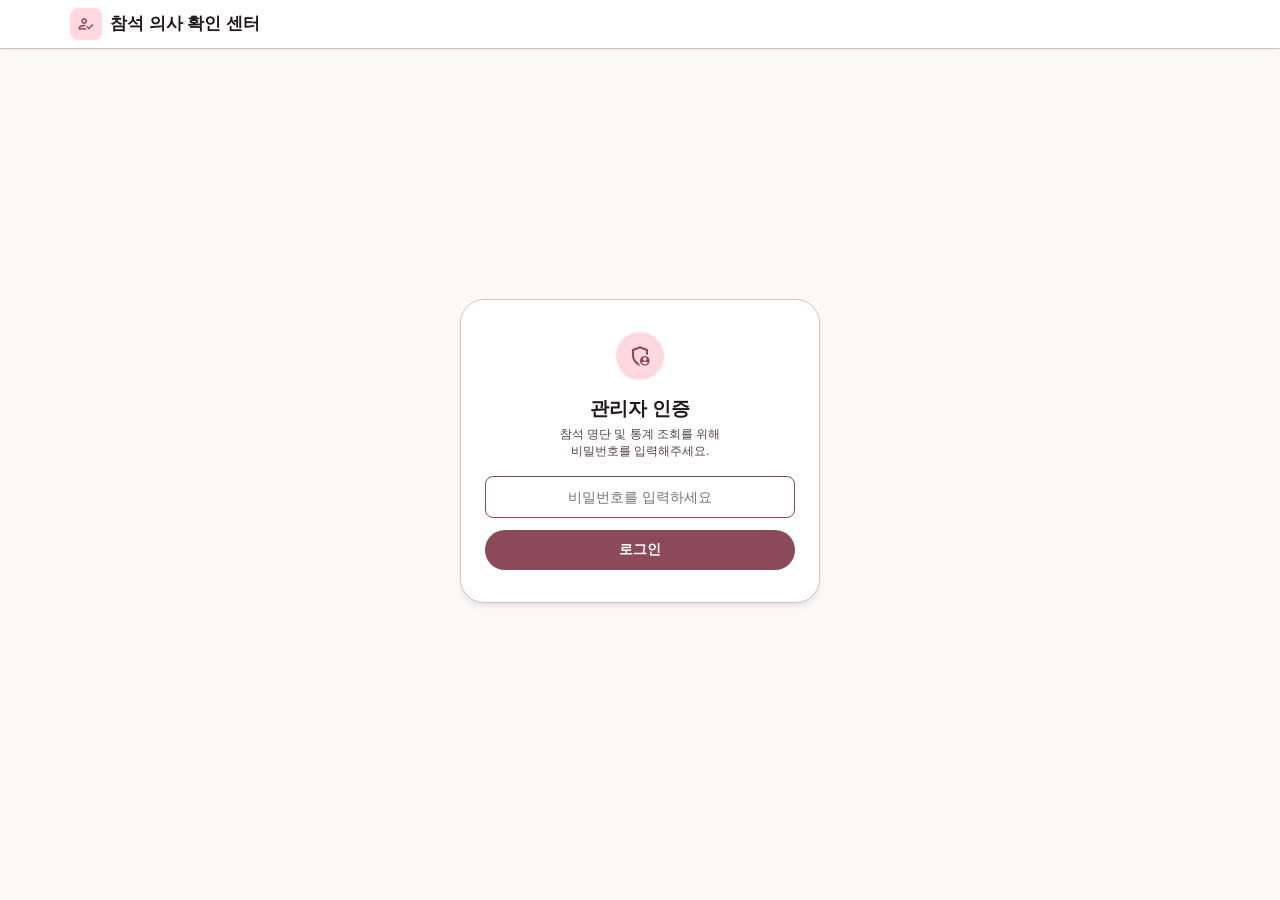
==== commit 89ab7508: "Update check.html" ====
--- a/check.html
+++ b/check.html
@@ -722,7 +722,7 @@
         <form onsubmit="handleLogin(event)" class="auth-input-group">
           <input type="password" id="admin-pw" class="m3-text-field" placeholder="비밀번호를 입력하세요" required autofocus autocomplete="current-password" />
           <button type="submit" id="login-btn" class="md-btn md-btn-filled" style="padding: 10px; font-size: 0.875rem;">
-            <span>인증 및 데이터 조회</span>
+            <span>로그인</span>
           </button>
         </form>
       </div>
@@ -969,7 +969,7 @@
         }
       } finally {
         if (syncStatus) syncStatus.classList.remove('active');
-        if (loginBtn) loginBtn.innerText = '인증 및 데이터 조회';
+        if (loginBtn) loginBtn.innerText = '비밀번호 확인 중..';
         if (refreshBtn) refreshBtn.style.opacity = '1';
       }
     }
